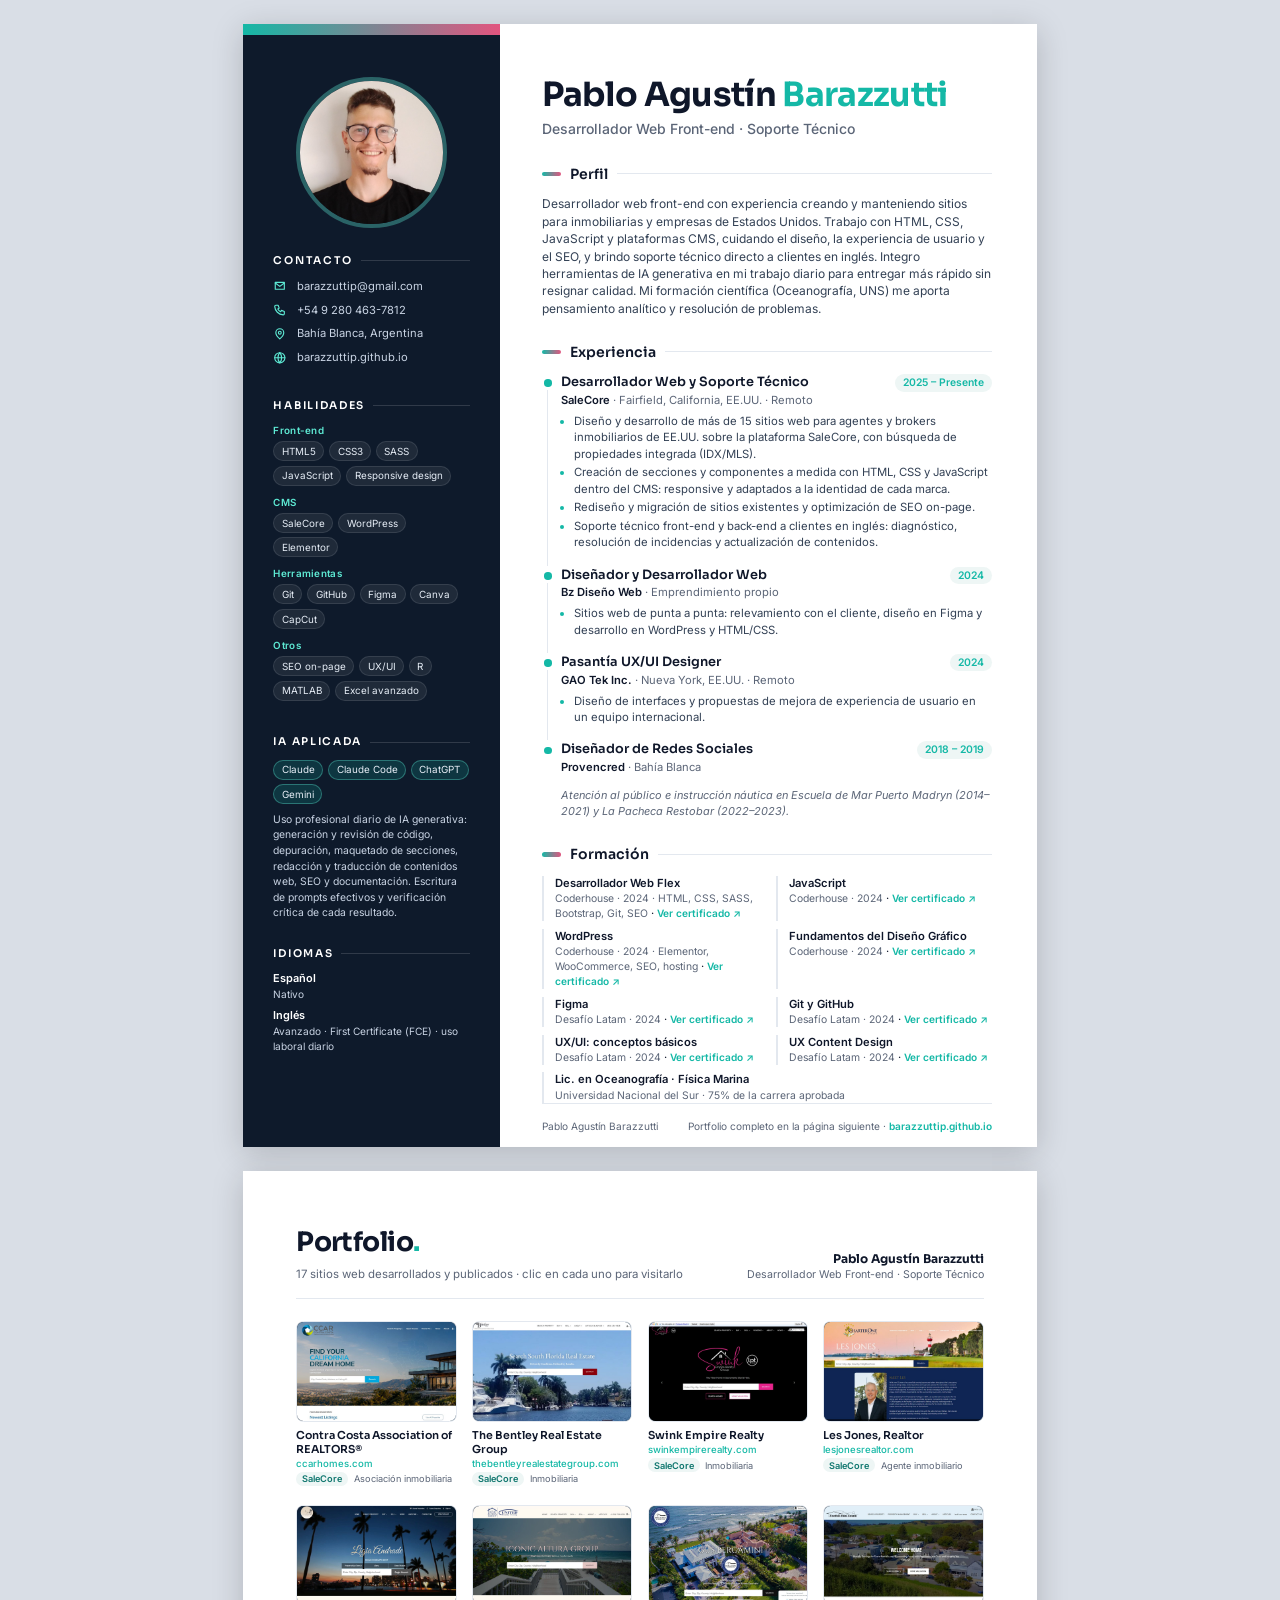
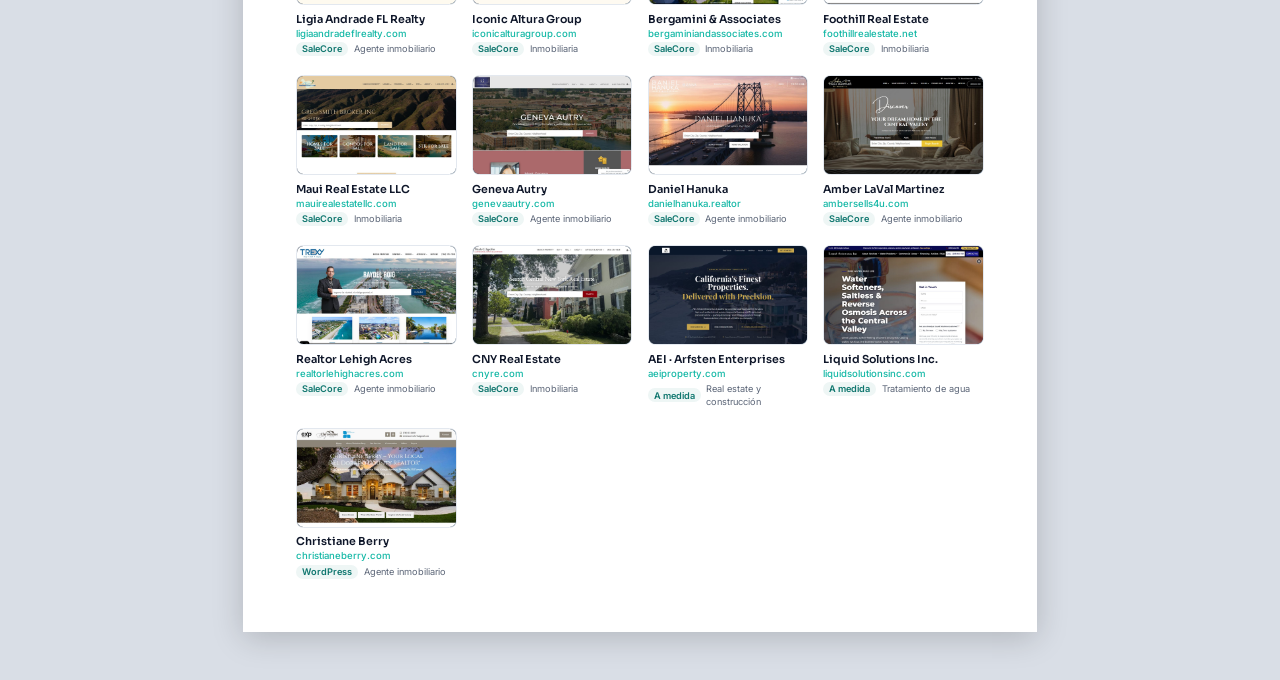
==== cv/cv.html @ e53b487d "Portfolio nuevo" ====
<!doctype html>
<html lang="es">
<head>
<meta charset="utf-8">
<title>CV - Pablo Barazzutti</title>
<meta name="viewport" content="width=device-width, initial-scale=1">
<link rel="preconnect" href="https://fonts.googleapis.com">
<link rel="preconnect" href="https://fonts.gstatic.com" crossorigin>
<link href="https://fonts.googleapis.com/css2?family=Inter:wght@400;500;600;700&family=Sora:wght@500;600;700&display=swap" rel="stylesheet">
<style>
  /* ============ Colores y medidas (podes cambiarlos) ============ */
  :root {
    --side: #0e1a2b;        /* fondo barra lateral */
    --side-text: #c8d3e3;
    --accent: #14b8a6;      /* turquesa */
    --accent-soft: #5eead4;
    --accent-2: #e2557f;    /* detalle rosa */
    --ink: #0f172a;
    --muted: #5b6577;
    --line: #e3e8ef;
    --chip: #eef6f5;
  }

  @page { size: A4; margin: 0; }
  @page portfolio { size: A4; margin: 14mm 14mm 12mm; }

  * { box-sizing: border-box; margin: 0; padding: 0; }
  html { -webkit-print-color-adjust: exact; print-color-adjust: exact; }
  body { font-family: "Inter", system-ui, sans-serif; color: var(--ink); font-size: 9pt; line-height: 1.45; background: #fff; }
  a { color: inherit; text-decoration: none; }
  h1, h2, h3 { font-family: "Sora", "Inter", sans-serif; }

  @media screen {
    body { background: #d9dee6; padding: 24px 0; }
    .hoja, .portfolio { box-shadow: 0 6px 30px rgba(0,0,0,.18); margin: 0 auto 24px; background: #fff; }
    .portfolio { padding: 14mm; }
  }

  /* ============ Pagina 1 ============ */
  .hoja { width: 210mm; height: 297mm; display: grid; grid-template-columns: 68mm 1fr; overflow: hidden; }

  .lateral { background: var(--side); color: var(--side-text); padding: 14mm 8mm 10mm; display: flex; flex-direction: column; gap: 6.5mm; position: relative; }
  .lateral::before { content: ""; position: absolute; left: 0; top: 0; right: 0; height: 3mm; background: linear-gradient(90deg, var(--accent), var(--accent-2)); }
  .foto { width: 40mm; height: 40mm; border-radius: 50%; overflow: hidden; margin: 0 auto; border: 1.2mm solid rgba(94,234,212,.35); }
  .foto img { width: 100%; height: 100%; object-fit: cover; transform: scale(1.09); }

  .lateral h2 { font-size: 8pt; letter-spacing: .16em; text-transform: uppercase; color: #fff; font-weight: 600; margin-bottom: 2.6mm; display: flex; align-items: center; gap: 2mm; }
  .lateral h2::after { content: ""; flex: 1; height: 1px; background: rgba(255,255,255,.14); }

  .contacto li { list-style: none; display: flex; align-items: center; gap: 2.6mm; margin-bottom: 2mm; font-size: 8.4pt; }
  .contacto svg { width: 3.6mm; height: 3.6mm; flex: none; stroke: var(--accent-soft); fill: none; stroke-width: 2; stroke-linecap: round; stroke-linejoin: round; }

  .grupo { margin-bottom: 2.4mm; }
  .grupo b { display: block; font-size: 7.4pt; color: var(--accent-soft); font-weight: 600; margin-bottom: 1mm; letter-spacing: .03em; }
  .chips { display: flex; flex-wrap: wrap; gap: 1.2mm; }
  .chips span { font-size: 7.4pt; padding: .5mm 2mm; border-radius: 10mm; background: rgba(255,255,255,.07); border: 1px solid rgba(255,255,255,.1); color: #e6edf6; }
  .ia .chips span { background: rgba(20,184,166,.18); border-color: rgba(94,234,212,.35); }
  .ia p { font-size: 7.8pt; margin-top: 2mm; line-height: 1.5; }

  .idioma { margin-bottom: 1.8mm; font-size: 8.2pt; }
  .idioma b { color: #fff; font-weight: 600; }
  .idioma span { display: block; font-size: 7.6pt; }

  .principal { padding: 14mm 12mm 10mm 11mm; display: flex; flex-direction: column; }
  .cabecera h1 { font-size: 25pt; line-height: 1.08; letter-spacing: -.02em; font-weight: 700; }
  .cabecera h1 span { color: var(--accent); }
  .cabecera p { font-size: 10.5pt; font-weight: 500; color: var(--muted); margin-top: 1.6mm; }

  .seccion { margin-top: 6.5mm; }
  .seccion > h2 { font-size: 10.5pt; font-weight: 600; display: flex; align-items: center; gap: 2.4mm; margin-bottom: 3mm; }
  .seccion > h2::before { content: ""; width: 5mm; height: 1.2mm; border-radius: 1mm; background: linear-gradient(90deg, var(--accent), var(--accent-2)); }
  .seccion > h2::after { content: ""; flex: 1; height: 1px; background: var(--line); }
  .perfil { color: #334155; font-size: 9pt; }

  .trabajo { position: relative; padding-left: 5mm; padding-bottom: 3.4mm; }
  .trabajo::before { content: ""; position: absolute; left: .6mm; top: 1.6mm; width: 2mm; height: 2mm; border-radius: 50%; background: var(--accent); }
  .trabajo::after { content: ""; position: absolute; left: 1.5mm; top: 4.4mm; bottom: 0; width: 1px; background: var(--line); }
  .trabajo:last-of-type::after { display: none; }
  .trabajo .fila { display: flex; justify-content: space-between; align-items: baseline; gap: 3mm; }
  .trabajo h3 { font-size: 9.6pt; font-weight: 600; }
  .trabajo .fecha { font-size: 7.8pt; font-weight: 600; color: var(--accent); white-space: nowrap; background: var(--chip); padding: .3mm 2mm; border-radius: 10mm; }
  .trabajo .empresa { font-size: 8.4pt; color: var(--muted); }
  .trabajo .empresa b { color: var(--ink); font-weight: 600; }
  .trabajo ul { margin-top: 1.2mm; padding-left: 3.6mm; }
  .trabajo li { margin-bottom: .6mm; color: #334155; font-size: 8.5pt; }
  .trabajo li::marker { color: var(--accent); }
  .otras { font-size: 8.2pt; color: var(--muted); font-style: italic; padding-left: 5mm; }

  .formacion { display: grid; grid-template-columns: 1fr 1fr; gap: 2mm 5mm; }
  .curso { font-size: 8.4pt; line-height: 1.35; padding-left: 3mm; border-left: 2px solid var(--line); }
  .curso b { display: block; font-weight: 600; }
  .curso span { color: var(--muted); font-size: 7.8pt; }
  .curso a { color: var(--accent); font-weight: 600; font-size: 7.6pt; }
  .curso.ancho { grid-column: 1 / -1; }

  .pie { margin-top: auto; padding-top: 4mm; font-size: 7.6pt; color: var(--muted); display: flex; justify-content: space-between; border-top: 1px solid var(--line); }
  .pie a { color: var(--accent); font-weight: 600; }

  /* ============ Portfolio (pagina 2 en adelante) ============ */
  .portfolio { page: portfolio; width: 210mm; }
  @media print { .portfolio { width: auto; } }
  .portfolio .titulo { display: flex; justify-content: space-between; align-items: flex-end; border-bottom: 1px solid var(--line); padding-bottom: 4mm; margin-bottom: 6mm; }
  .portfolio .titulo h2 { font-size: 20pt; letter-spacing: -.02em; }
  .portfolio .titulo h2 span { color: var(--accent); }
  .portfolio .titulo p { color: var(--muted); font-size: 8.6pt; margin-top: 1mm; }
  .portfolio .titulo .nombre { font-size: 8pt; color: var(--muted); text-align: right; }
  .portfolio .titulo .nombre b { display: block; color: var(--ink); font-family: "Sora"; font-size: 9pt; }

  .grilla { display: grid; grid-template-columns: repeat(4, 1fr); gap: 5mm 4mm; }
  .sitio { break-inside: avoid; display: block; }
  .sitio .img { aspect-ratio: 16 / 10; border-radius: 2mm; overflow: hidden; border: 1px solid var(--line); background: linear-gradient(135deg, var(--side), #1d3a4f); position: relative; }
  .sitio .img img { width: 100%; height: 100%; object-fit: cover; object-position: top; display: block; position: relative; z-index: 1; }
  .sitio .img .sin { position: absolute; inset: 0; display: grid; place-items: center; color: var(--accent-soft); font: 600 8pt "Sora"; text-align: center; padding: 2mm; }
  .sitio h3 { font-size: 8.2pt; font-weight: 600; margin-top: 2mm; line-height: 1.25; }
  .sitio .dom { font-size: 7.2pt; color: var(--accent); font-weight: 500; }
  .sitio .meta { font-size: 6.9pt; color: var(--muted); display: flex; gap: 1.5mm; align-items: center; margin-top: .4mm; }
  .sitio .meta i { white-space: nowrap; font-style: normal; padding: .1mm 1.6mm; border-radius: 10mm; background: var(--chip); color: #0f766e; font-weight: 600; }
</style>
</head>
<body>

<div class="hoja">
  <aside class="lateral">
    <div class="foto"><img id="foto" alt=""></div>
    <section><h2>Contacto</h2><ul class="contacto" id="contacto"></ul></section>
    <section><h2>Habilidades</h2><div id="habilidades"></div></section>
    <section class="ia"><h2>IA aplicada</h2><div class="chips" id="ia-chips"></div><p id="ia-texto"></p></section>
    <section><h2>Idiomas</h2><div id="idiomas"></div></section>
  </aside>

  <main class="principal">
    <header class="cabecera"><h1 id="nombre"></h1><p id="titulo"></p></header>
    <section class="seccion"><h2>Perfil</h2><p class="perfil" id="perfil"></p></section>
    <section class="seccion"><h2>Experiencia</h2><div id="experiencia"></div><p class="otras" id="otras"></p></section>
    <section class="seccion"><h2>Formación</h2><div class="formacion" id="formacion"></div></section>
    <div class="pie"><span id="pie-izq"></span><span>Portfolio completo en la página siguiente · <a id="pie-link"></a></span></div>
  </main>
</div>

<section class="portfolio">
  <div class="titulo">
    <div><h2>Portfolio<span>.</span></h2><p id="port-sub"></p></div>
    <div class="nombre" id="port-nombre"></div>
  </div>
  <div class="grilla" id="grilla"></div>
</section>

<script src="../datos.js"></script>
<script>
  const $ = (id) => document.getElementById(id);
  const esc = (s) => String(s).replace(/[&<>"]/g, (c) => ({ "&": "&amp;", "<": "&lt;", ">": "&gt;", '"': "&quot;" }[c]));
  const iconos = {
    mail: '<path d="M4 6h16v12H4z"/><path d="m4 7 8 6 8-6"/>',
    tel:  '<path d="M5 4h4l2 5-2.5 1.5a11 11 0 0 0 5 5L15 13l5 2v4a2 2 0 0 1-2 2A16 16 0 0 1 3 6a2 2 0 0 1 2-2"/>',
    pin:  '<path d="M12 21s-7-6.2-7-11a7 7 0 0 1 14 0c0 4.8-7 11-7 11z"/><circle cx="12" cy="10" r="2.5"/>',
    web:  '<circle cx="12" cy="12" r="9"/><path d="M3 12h18M12 3a14 14 0 0 1 0 18M12 3a14 14 0 0 0 0 18"/>',
  };
  const link = (href, html) => href ? `<a href="${esc(href)}">${html}</a>` : html;

  // Nombre con el apellido resaltado
  const partes = CV.nombre.split(" ");
  $("nombre").innerHTML = esc(partes.slice(0, -1).join(" ")) + " <span>" + esc(partes.at(-1)) + "</span>";
  $("titulo").textContent = CV.titulo;
  $("foto").src = "../" + CV.foto;
  $("perfil").textContent = CV.perfil;

  $("contacto").innerHTML = CV.contacto.map((c) =>
    `<li><svg viewBox="0 0 24 24">${iconos[c.icono] || iconos.web}</svg>${link(c.link, esc(c.texto))}</li>`).join("");

  $("habilidades").innerHTML = CV.habilidades.map((g) =>
    `<div class="grupo"><b>${esc(g.grupo)}</b><div class="chips">${g.items.map((i) => `<span>${esc(i)}</span>`).join("")}</div></div>`).join("");

  $("ia-chips").innerHTML = CV.ia.herramientas.map((i) => `<span>${esc(i)}</span>`).join("");
  $("ia-texto").textContent = CV.ia.texto;

  $("idiomas").innerHTML = CV.idiomas.map((i) =>
    `<div class="idioma"><b>${esc(i.idioma)}</b><span>${esc(i.nivel)}</span></div>`).join("");

  $("experiencia").innerHTML = CV.experiencia.map((e) => {
    const fecha = e.hasta ? `${e.desde} – ${e.hasta}` : e.desde;
    const tareas = e.tareas.length ? `<ul>${e.tareas.map((t) => `<li>${esc(t)}</li>`).join("")}</ul>` : "";
    return `<div class="trabajo">
      <div class="fila"><h3>${esc(e.puesto)}</h3><span class="fecha">${esc(fecha)}</span></div>
      <div class="empresa"><b>${esc(e.empresa)}</b> · ${esc(e.lugar)}</div>${tareas}</div>`;
  }).join("");
  $("otras").textContent = CV.otrasExperiencias;

  $("formacion").innerHTML = CV.formacion.map((f) => {
    const sub = [f.lugar, f.anio].filter(Boolean).join(" · ");
    const det = f.detalle ? ` · ${esc(f.detalle)}` : "";
    const cert = f.certificado ? ` · <a href="${esc(CV.sitio + f.certificado)}">Ver certificado ↗</a>` : "";
    const ancho = !f.certificado ? " ancho" : "";
    return `<div class="curso${ancho}"><b>${esc(f.titulo)}</b><span>${esc(sub)}${det}</span>${cert}</div>`;
  }).join("");

  $("pie-izq").textContent = CV.nombre;
  $("pie-link").href = CV.sitio;
  $("pie-link").textContent = CV.sitio.replace(/^https?:\/\//, "").replace(/\/$/, "");

  // ---- Portfolio ----
  const n = CV.portfolio.length;
  $("port-sub").textContent = `${n} sitios web desarrollados y publicados · clic en cada uno para visitarlo`;
  $("port-nombre").innerHTML = `<b>${esc(CV.nombre)}</b>${esc(CV.titulo)}`;
  $("grilla").innerHTML = CV.portfolio.map((s) => {
    const dom = new URL(s.url).hostname.replace(/^www\./, "");
    return `<a class="sitio" href="${esc(s.url)}">
      <div class="img"><span class="sin">${esc(dom)}</span><img src="../${CV.captura(s.url)}" alt="" onerror="this.remove()"></div>
      <h3>${esc(s.nombre)}</h3>
      <div class="dom">${esc(dom)}</div>
      <div class="meta"><i>${esc(s.plataforma)}</i>${esc(s.rubro)}</div></a>`;
  }).join("");
</script>
</body>
</html>
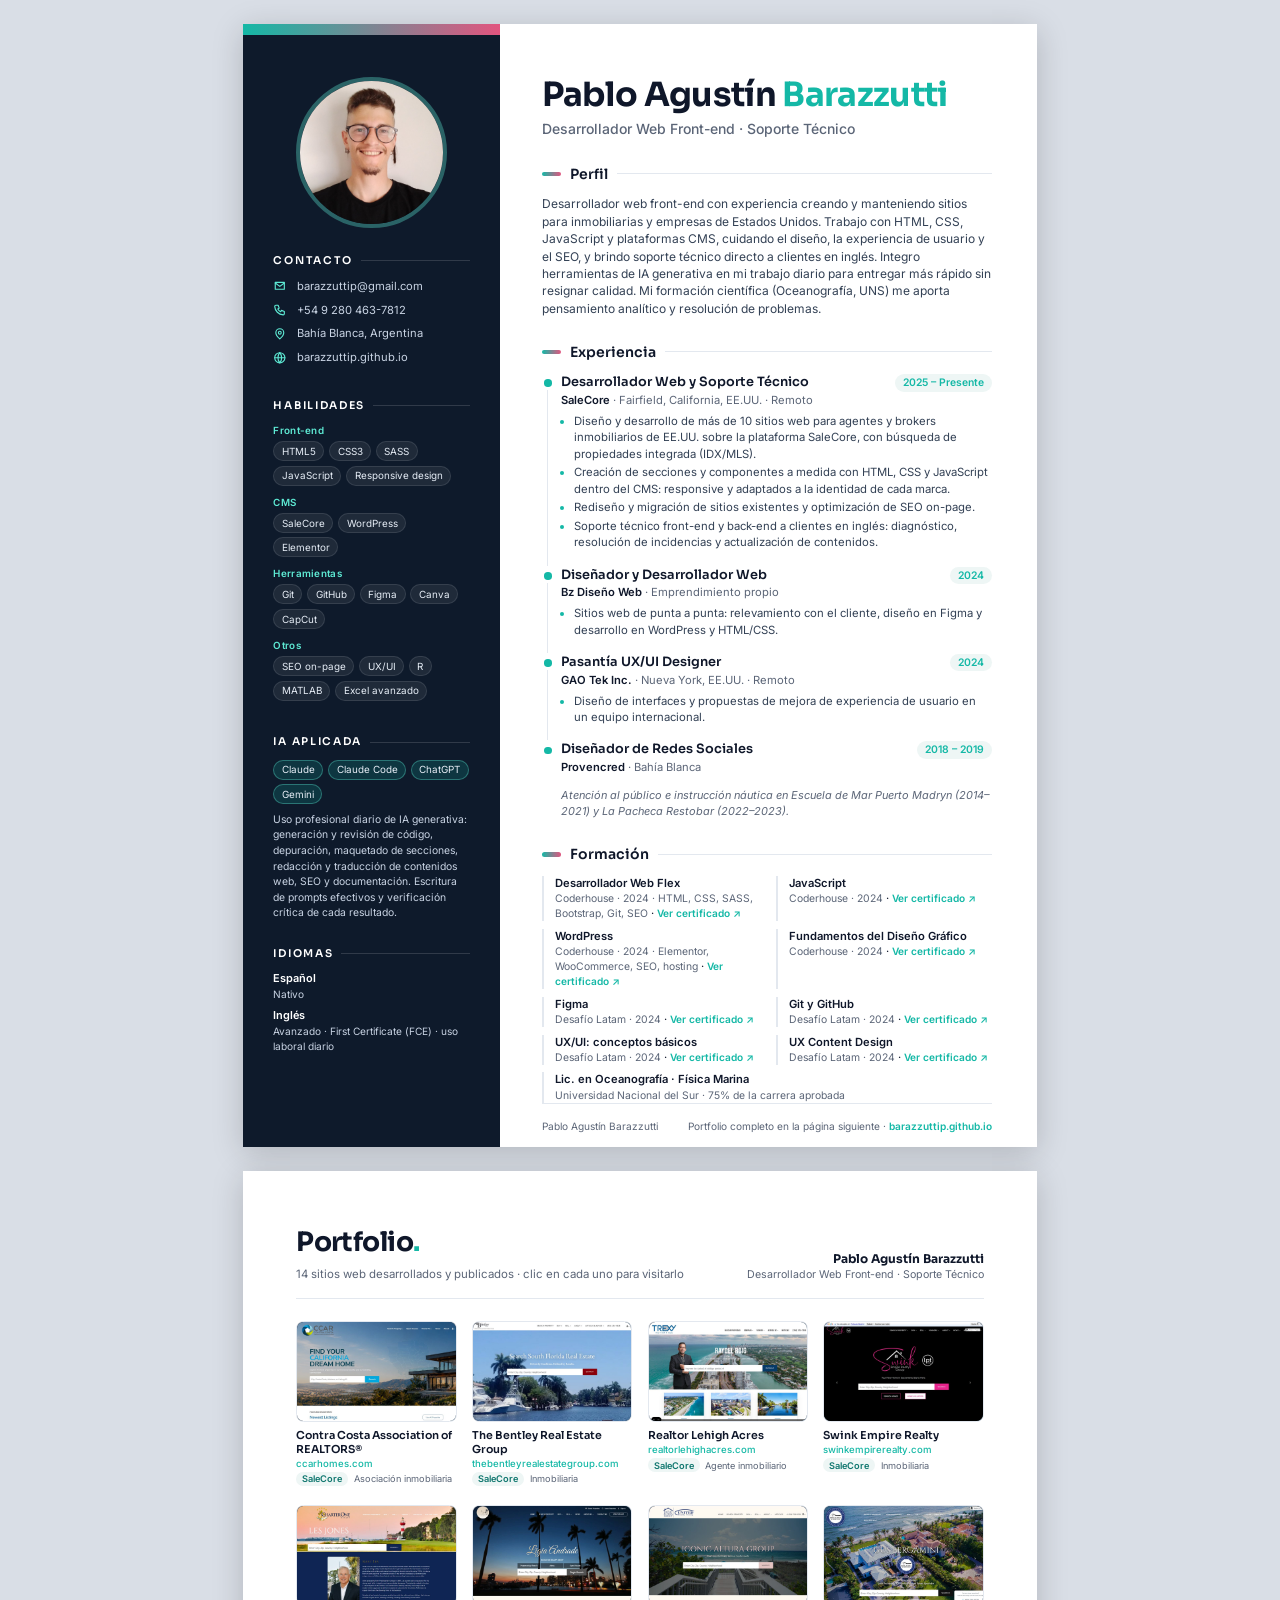
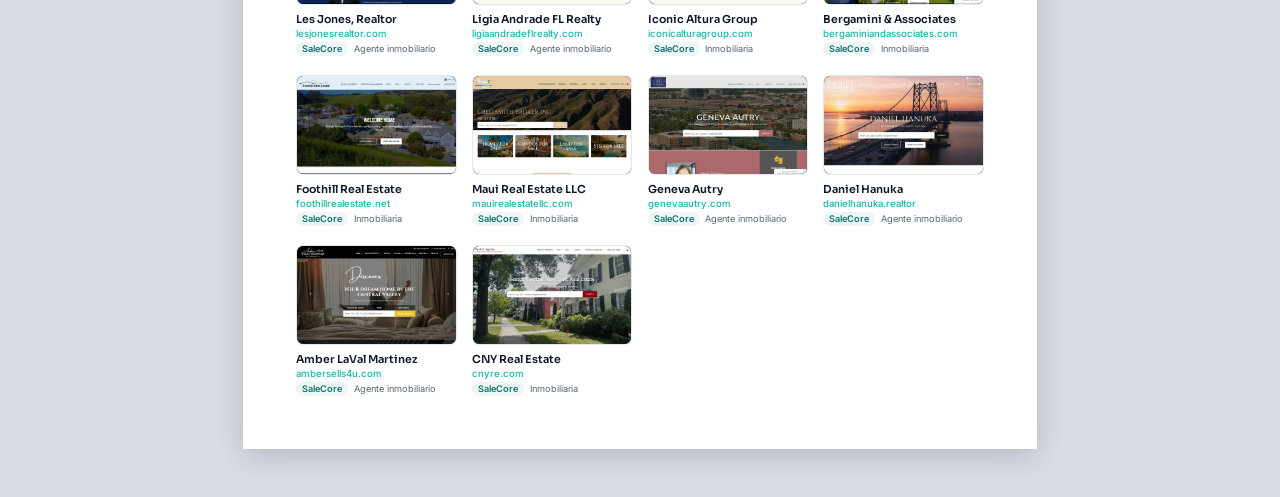
==== commit f4fbde8e: "Version en ingles" ====
--- a/cv/cv.html
+++ b/cv/cv.html
@@ -122,18 +122,18 @@
 <div class="hoja">
   <aside class="lateral">
     <div class="foto"><img id="foto" alt=""></div>
-    <section><h2>Contacto</h2><ul class="contacto" id="contacto"></ul></section>
-    <section><h2>Habilidades</h2><div id="habilidades"></div></section>
-    <section class="ia"><h2>IA aplicada</h2><div class="chips" id="ia-chips"></div><p id="ia-texto"></p></section>
-    <section><h2>Idiomas</h2><div id="idiomas"></div></section>
+    <section><h2 data-i="contacto"></h2><ul class="contacto" id="contacto"></ul></section>
+    <section><h2 data-i="habilidades"></h2><div id="habilidades"></div></section>
+    <section class="ia"><h2 data-i="ia"></h2><div class="chips" id="ia-chips"></div><p id="ia-texto"></p></section>
+    <section><h2 data-i="idiomas"></h2><div id="idiomas"></div></section>
   </aside>
 
   <main class="principal">
     <header class="cabecera"><h1 id="nombre"></h1><p id="titulo"></p></header>
-    <section class="seccion"><h2>Perfil</h2><p class="perfil" id="perfil"></p></section>
-    <section class="seccion"><h2>Experiencia</h2><div id="experiencia"></div><p class="otras" id="otras"></p></section>
-    <section class="seccion"><h2>Formación</h2><div class="formacion" id="formacion"></div></section>
-    <div class="pie"><span id="pie-izq"></span><span>Portfolio completo en la página siguiente · <a id="pie-link"></a></span></div>
+    <section class="seccion"><h2 data-i="perfil"></h2><p class="perfil" id="perfil"></p></section>
+    <section class="seccion"><h2 data-i="experiencia"></h2><div id="experiencia"></div><p class="otras" id="otras"></p></section>
+    <section class="seccion"><h2 data-i="formacion"></h2><div class="formacion" id="formacion"></div></section>
+    <div class="pie"><span id="pie-izq"></span><span><span data-i="pieSig"></span> · <a id="pie-link"></a></span></div>
   </main>
 </div>
 
@@ -157,40 +157,58 @@
   };
   const link = (href, html) => href ? `<a href="${esc(href)}">${html}</a>` : html;
 
+  // Idioma: cv.html?lang=en genera la version en ingles
+  const lang = new URLSearchParams(location.search).get("lang") === "en" ? "en" : "es";
+  const t = (obj, campo) => CV.t(obj, campo, lang);
+  const UI = {
+    es: { contacto: "Contacto", habilidades: "Habilidades", ia: "IA aplicada", idiomas: "Idiomas", perfil: "Perfil",
+          experiencia: "Experiencia", formacion: "Formación", verCert: "Ver certificado ↗",
+          pieSig: "Portfolio completo en la página siguiente", portSub: "{n} sitios web desarrollados y publicados · clic en cada uno para visitarlo",
+          doc: "CV - Pablo Barazzutti" },
+    en: { contacto: "Contact", habilidades: "Skills", ia: "Applied AI", idiomas: "Languages", perfil: "Profile",
+          experiencia: "Experience", formacion: "Education", verCert: "View certificate ↗",
+          pieSig: "Full portfolio on the next page", portSub: "{n} websites designed, built and live · click any to visit",
+          doc: "Resume - Pablo Barazzutti" },
+  }[lang];
+  document.documentElement.lang = lang;
+  document.title = UI.doc;
+  document.querySelectorAll("[data-i]").forEach((el) => (el.textContent = UI[el.dataset.i]));
+
   // Nombre con el apellido resaltado
   const partes = CV.nombre.split(" ");
   $("nombre").innerHTML = esc(partes.slice(0, -1).join(" ")) + " <span>" + esc(partes.at(-1)) + "</span>";
-  $("titulo").textContent = CV.titulo;
+  $("titulo").textContent = t(CV, "titulo");
   $("foto").src = "../" + CV.foto;
-  $("perfil").textContent = CV.perfil;
+  $("perfil").textContent = t(CV, "perfil");
 
   $("contacto").innerHTML = CV.contacto.map((c) =>
     `<li><svg viewBox="0 0 24 24">${iconos[c.icono] || iconos.web}</svg>${link(c.link, esc(c.texto))}</li>`).join("");
 
   $("habilidades").innerHTML = CV.habilidades.map((g) =>
-    `<div class="grupo"><b>${esc(g.grupo)}</b><div class="chips">${g.items.map((i) => `<span>${esc(i)}</span>`).join("")}</div></div>`).join("");
+    `<div class="grupo"><b>${esc(t(g, "grupo"))}</b><div class="chips">${t(g, "items").map((i) => `<span>${esc(i)}</span>`).join("")}</div></div>`).join("");
 
   $("ia-chips").innerHTML = CV.ia.herramientas.map((i) => `<span>${esc(i)}</span>`).join("");
-  $("ia-texto").textContent = CV.ia.texto;
+  $("ia-texto").textContent = t(CV.ia, "texto");
 
   $("idiomas").innerHTML = CV.idiomas.map((i) =>
-    `<div class="idioma"><b>${esc(i.idioma)}</b><span>${esc(i.nivel)}</span></div>`).join("");
+    `<div class="idioma"><b>${esc(t(i, "idioma"))}</b><span>${esc(t(i, "nivel"))}</span></div>`).join("");
 
   $("experiencia").innerHTML = CV.experiencia.map((e) => {
-    const fecha = e.hasta ? `${e.desde} – ${e.hasta}` : e.desde;
-    const tareas = e.tareas.length ? `<ul>${e.tareas.map((t) => `<li>${esc(t)}</li>`).join("")}</ul>` : "";
+    const fecha = e.hasta ? `${e.desde} – ${CV.tr(e.hasta, lang)}` : e.desde;
+    const lista = t(e, "tareas") || [];
+    const tareas = lista.length ? `<ul>${lista.map((x) => `<li>${esc(x)}</li>`).join("")}</ul>` : "";
     return `<div class="trabajo">
-      <div class="fila"><h3>${esc(e.puesto)}</h3><span class="fecha">${esc(fecha)}</span></div>
-      <div class="empresa"><b>${esc(e.empresa)}</b> · ${esc(e.lugar)}</div>${tareas}</div>`;
+      <div class="fila"><h3>${esc(t(e, "puesto"))}</h3><span class="fecha">${esc(fecha)}</span></div>
+      <div class="empresa"><b>${esc(e.empresa)}</b> · ${esc(t(e, "lugar"))}</div>${tareas}</div>`;
   }).join("");
-  $("otras").textContent = CV.otrasExperiencias;
+  $("otras").textContent = t(CV, "otrasExperiencias");
 
   $("formacion").innerHTML = CV.formacion.map((f) => {
     const sub = [f.lugar, f.anio].filter(Boolean).join(" · ");
-    const det = f.detalle ? ` · ${esc(f.detalle)}` : "";
-    const cert = f.certificado ? ` · <a href="${esc(CV.sitio + f.certificado)}">Ver certificado ↗</a>` : "";
+    const det = t(f, "detalle") ? ` · ${esc(t(f, "detalle"))}` : "";
+    const cert = f.certificado ? ` · <a href="${esc(CV.sitio + f.certificado)}">${UI.verCert}</a>` : "";
     const ancho = !f.certificado ? " ancho" : "";
-    return `<div class="curso${ancho}"><b>${esc(f.titulo)}</b><span>${esc(sub)}${det}</span>${cert}</div>`;
+    return `<div class="curso${ancho}"><b>${esc(t(f, "titulo"))}</b><span>${esc(sub)}${det}</span>${cert}</div>`;
   }).join("");
 
   $("pie-izq").textContent = CV.nombre;
@@ -199,15 +217,15 @@
 
   // ---- Portfolio ----
   const n = CV.portfolio.length;
-  $("port-sub").textContent = `${n} sitios web desarrollados y publicados · clic en cada uno para visitarlo`;
-  $("port-nombre").innerHTML = `<b>${esc(CV.nombre)}</b>${esc(CV.titulo)}`;
+  $("port-sub").textContent = UI.portSub.replace("{n}", n);
+  $("port-nombre").innerHTML = `<b>${esc(CV.nombre)}</b>${esc(t(CV, "titulo"))}`;
   $("grilla").innerHTML = CV.portfolio.map((s) => {
     const dom = new URL(s.url).hostname.replace(/^www\./, "");
     return `<a class="sitio" href="${esc(s.url)}">
       <div class="img"><span class="sin">${esc(dom)}</span><img src="../${CV.captura(s.url)}" alt="" onerror="this.remove()"></div>
       <h3>${esc(s.nombre)}</h3>
       <div class="dom">${esc(dom)}</div>
-      <div class="meta"><i>${esc(s.plataforma)}</i>${esc(s.rubro)}</div></a>`;
+      <div class="meta"><i>${esc(CV.tr(s.plataforma, lang))}</i>${esc(CV.tr(s.rubro, lang))}</div></a>`;
   }).join("");
 </script>
 </body>
